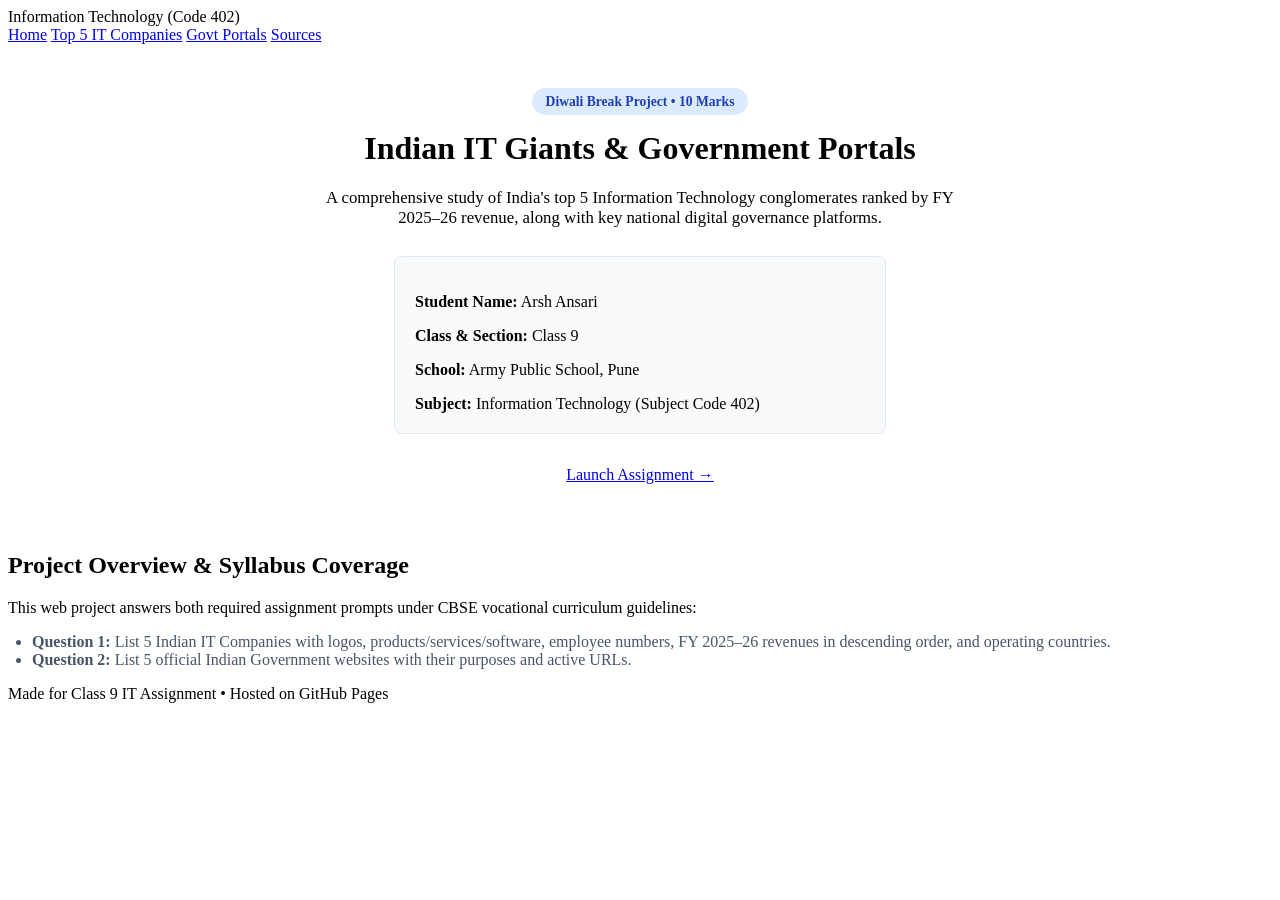
==== index.html @ 74564601 "Create index.html for IT assignment project This HTML file serves as a web page for an IT assignment" ====
<!DOCTYPE html>
<html lang="en">
<head>
  <meta charset="UTF-8">
  <meta name="viewport" content="width=device-width, initial-scale=1.0">
  <title>IT Assignment | Class 9</title>
  <link rel="stylesheet" href="css/style.css">
</head>
<body>

  <nav class="navbar">
    <div class="nav-brand">Information Technology (Code 402)</div>
    <div class="nav-links">
      <a href="index.html" class="active">Home</a>
      <a href="companies.html">Top 5 IT Companies</a>
      <a href="government-portals.html">Govt Portals</a>
      <a href="sources.html">Sources</a>
    </div>
  </nav>

  <main class="container">
    <div class="card" style="text-align: center; padding: 3rem 1.5rem;">
      <span style="background: #dbeafe; color: #1e40af; padding: 0.35rem 0.85rem; border-radius: 20px; font-weight: 600; font-size: 0.85rem;">
        Diwali Break Project • 10 Marks
      </span>
      <h1 style="margin-top: 1.25rem;">Indian IT Giants & Government Portals</h1>
      <p style="max-width: 650px; margin: 0.75rem auto 1.75rem; font-size: 1.05rem;">
        A comprehensive study of India's top 5 Information Technology conglomerates ranked by FY 2025–26 revenue, along with key national digital governance platforms.
      </p>

      <div style="background: #f8fafc; border: 1px solid #e2e8f0; max-width: 450px; margin: 0 auto 2rem; padding: 1.25rem; border-radius: 8px; text-align: left;">
        <p><strong>Student Name:</strong> Arsh Ansari</p>
        <p><strong>Class & Section:</strong> Class 9</p>
        <p><strong>School:</strong> Army Public School, Pune</p>
        <p style="margin-bottom: 0;"><strong>Subject:</strong> Information Technology (Subject Code 402)</p>
      </div>

      <a href="companies.html" class="btn">Launch Assignment &rarr;</a>
    </div>

    <div class="card">
      <h2>Project Overview & Syllabus Coverage</h2>
      <p>This web project answers both required assignment prompts under CBSE vocational curriculum guidelines:</p>
      <ul style="padding-left: 1.5rem; color: #475569;">
        <li><strong>Question 1:</strong> List 5 Indian IT Companies with logos, products/services/software, employee numbers, FY 2025–26 revenues in descending order, and operating countries.</li>
        <li><strong>Question 2:</strong> List 5 official Indian Government websites with their purposes and active URLs.</li>
      </ul>
    </div>
  </main>

  <footer>
    Made for Class 9 IT Assignment • Hosted on GitHub Pages
  </footer>

</body>
</html>
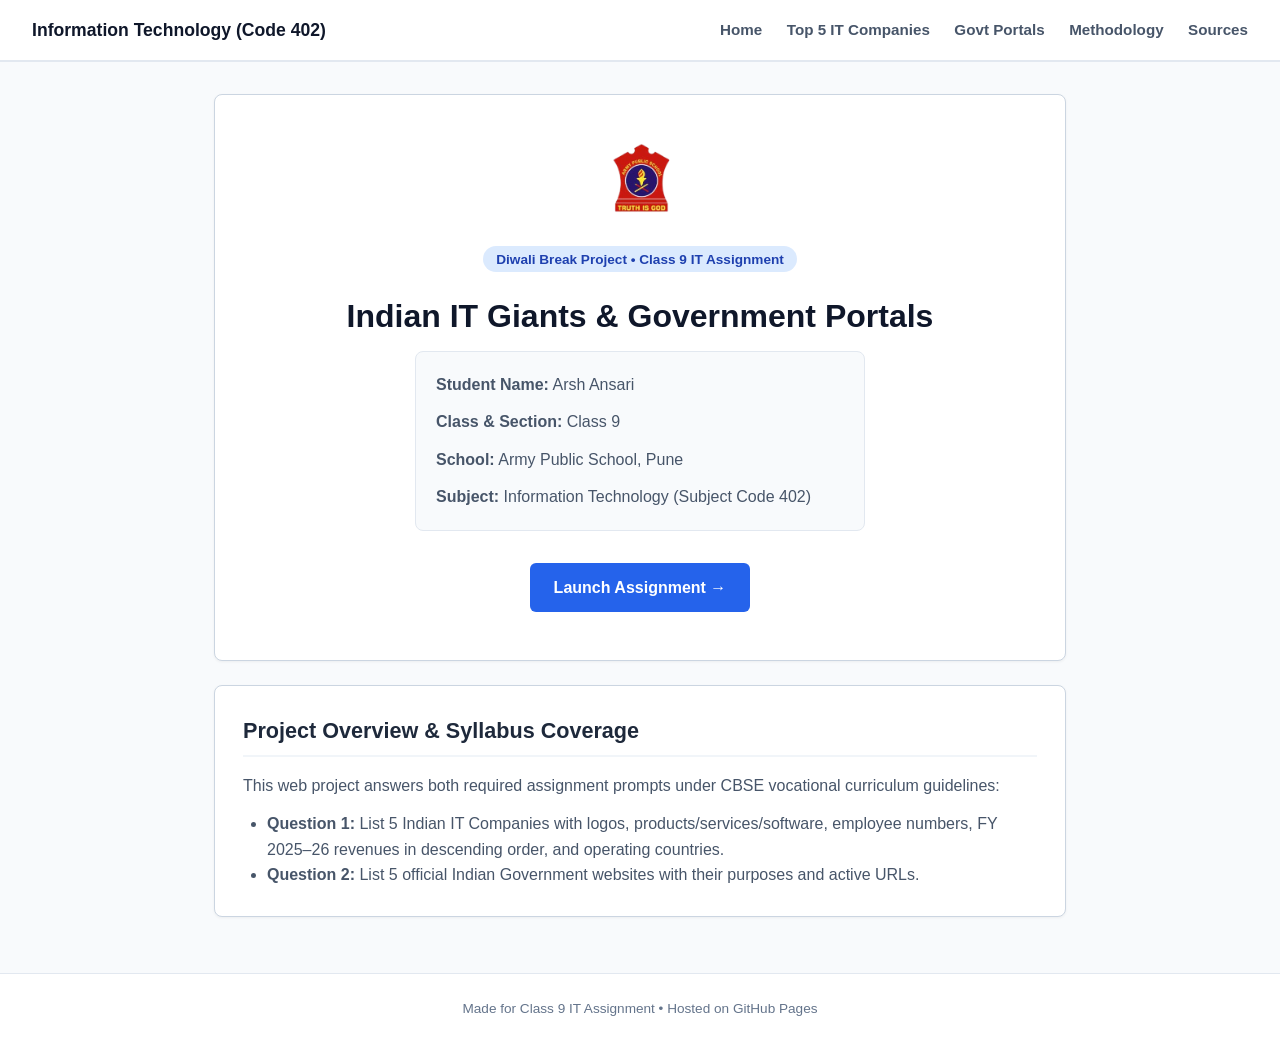
==== commit 059f403b: "Add files via upload" ====
--- a/index.html
+++ b/index.html
@@ -1,56 +1,58 @@
-<!DOCTYPE html>
-<html lang="en">
-<head>
-  <meta charset="UTF-8">
-  <meta name="viewport" content="width=device-width, initial-scale=1.0">
-  <title>IT Assignment | Class 9</title>
-  <link rel="stylesheet" href="css/style.css">
-</head>
-<body>
-
-  <nav class="navbar">
-    <div class="nav-brand">Information Technology (Code 402)</div>
-    <div class="nav-links">
-      <a href="index.html" class="active">Home</a>
-      <a href="companies.html">Top 5 IT Companies</a>
-      <a href="government-portals.html">Govt Portals</a>
-      <a href="sources.html">Sources</a>
-    </div>
-  </nav>
-
-  <main class="container">
-    <div class="card" style="text-align: center; padding: 3rem 1.5rem;">
-      <span style="background: #dbeafe; color: #1e40af; padding: 0.35rem 0.85rem; border-radius: 20px; font-weight: 600; font-size: 0.85rem;">
-        Diwali Break Project • 10 Marks
-      </span>
-      <h1 style="margin-top: 1.25rem;">Indian IT Giants & Government Portals</h1>
-      <p style="max-width: 650px; margin: 0.75rem auto 1.75rem; font-size: 1.05rem;">
-        A comprehensive study of India's top 5 Information Technology conglomerates ranked by FY 2025–26 revenue, along with key national digital governance platforms.
-      </p>
-
-      <div style="background: #f8fafc; border: 1px solid #e2e8f0; max-width: 450px; margin: 0 auto 2rem; padding: 1.25rem; border-radius: 8px; text-align: left;">
-        <p><strong>Student Name:</strong> Arsh Ansari</p>
-        <p><strong>Class & Section:</strong> Class 9</p>
-        <p><strong>School:</strong> Army Public School, Pune</p>
-        <p style="margin-bottom: 0;"><strong>Subject:</strong> Information Technology (Subject Code 402)</p>
-      </div>
-
-      <a href="companies.html" class="btn">Launch Assignment &rarr;</a>
-    </div>
-
-    <div class="card">
-      <h2>Project Overview & Syllabus Coverage</h2>
-      <p>This web project answers both required assignment prompts under CBSE vocational curriculum guidelines:</p>
-      <ul style="padding-left: 1.5rem; color: #475569;">
-        <li><strong>Question 1:</strong> List 5 Indian IT Companies with logos, products/services/software, employee numbers, FY 2025–26 revenues in descending order, and operating countries.</li>
-        <li><strong>Question 2:</strong> List 5 official Indian Government websites with their purposes and active URLs.</li>
-      </ul>
-    </div>
-  </main>
-
-  <footer>
-    Made for Class 9 IT Assignment • Hosted on GitHub Pages
-  </footer>
-
-</body>
-</html>
+<!DOCTYPE html>
+<html lang="en">
+<head>
+  <meta charset="UTF-8">
+  <meta name="viewport" content="width=device-width, initial-scale=1.0">
+  <title>IT Assignment | Class 9</title>
+  <link rel="stylesheet" href="css/style.css">
+</head>
+<body>
+
+  <nav class="navbar">
+    <div class="nav-brand">Information Technology (Code 402)</div>
+    <div class="nav-links">
+        <a href="index.html">Home</a>
+        <a href="companies.html">Top 5 IT Companies</a>
+        <a href="government-portals.html">Govt Portals</a>
+        <a href="methodology.html">Methodology</a>
+    <a href="sources.html">Sources</a>
+      
+    </div>
+  </nav>
+
+  <main class="container">
+    <div class="card" style="text-align: center; padding: 3rem 1.5rem;">
+      <!-- School Crest / Logo -->
+      <img src="assets/school-logo.png" alt="Army Public School Pune" style="height: 75px; object-fit: contain; margin-bottom: 1.25rem;" onerror="this.style.display='none'">
+      <br>
+      <span style="background: #dbeafe; color: #1e40af; padding: 0.35rem 0.85rem; border-radius: 20px; font-weight: 600; font-size: 0.85rem;">
+        Diwali Break Project • Class 9 IT Assignment
+      </span>
+      <h1 style="margin-top: 1.25rem;">Indian IT Giants & Government Portals</h1>
+
+      <div style="background: #f8fafc; border: 1px solid #e2e8f0; max-width: 450px; margin: 0 auto 2rem; padding: 1.25rem; border-radius: 8px; text-align: left;">
+        <p><strong>Student Name:</strong> Arsh Ansari</p>
+        <p><strong>Class & Section:</strong> Class 9</p>
+        <p><strong>School:</strong> Army Public School, Pune</p>
+        <p style="margin-bottom: 0;"><strong>Subject:</strong> Information Technology (Subject Code 402)</p>
+      </div>
+
+      <a href="companies.html" class="btn">Launch Assignment &rarr;</a>
+    </div>
+
+    <div class="card">
+      <h2>Project Overview & Syllabus Coverage</h2>
+      <p>This web project answers both required assignment prompts under CBSE vocational curriculum guidelines:</p>
+      <ul style="padding-left: 1.5rem; color: #475569;">
+        <li><strong>Question 1:</strong> List 5 Indian IT Companies with logos, products/services/software, employee numbers, FY 2025–26 revenues in descending order, and operating countries.</li>
+        <li><strong>Question 2:</strong> List 5 official Indian Government websites with their purposes and active URLs.</li>
+      </ul>
+    </div>
+  </main>
+
+  <footer>
+    Made for Class 9 IT Assignment • Hosted on GitHub Pages
+  </footer>
+
+</body>
+</html>
--- a/css/style.css
+++ b/css/style.css
@@ -0,0 +1,283 @@
+/* Universal Base Styles */
+* {
+  box-sizing: border-box;
+  margin: 0;
+  padding: 0;
+}
+
+body {
+  font-family: -apple-system, BlinkMacSystemFont, "Segoe UI", Roboto, Helvetica, Arial, sans-serif;
+  line-height: 1.6;
+  background-color: #f8fafc;
+  color: #1e293b;
+  min-height: 100vh;
+  display: flex;
+  flex-direction: column;
+}
+
+/* Navigation Bar */
+.navbar {
+  background-color: #ffffff;
+  border-bottom: 2px solid #e2e8f0;
+  padding: 1rem 2rem;
+  display: flex;
+  justify-content: space-between;
+  align-items: center;
+  position: sticky;
+  top: 0;
+  z-index: 100;
+}
+
+.nav-brand {
+  font-size: 1.1rem;
+  font-weight: 700;
+  color: #0f172a;
+}
+
+.nav-links a {
+  margin-left: 1.25rem;
+  text-decoration: none;
+  color: #475569;
+  font-weight: 600;
+  font-size: 0.95rem;
+  transition: color 0.2s;
+}
+
+.nav-links a:hover,
+.nav-links a.active {
+  color: #2563eb;
+}
+
+/* Container */
+.container {
+  max-width: 900px;
+  margin: 2rem auto;
+  padding: 0 1.5rem;
+  flex: 1;
+}
+
+/* Cards & Surfaces */
+.card {
+  background-color: #ffffff;
+  border: 1px solid #cbd5e1;
+  border-radius: 8px;
+  padding: 1.75rem;
+  margin-bottom: 1.5rem;
+  box-shadow: 0 1px 3px rgba(0, 0, 0, 0.05);
+}
+
+/* Typography Helpers */
+h1 {
+  font-size: 2rem;
+  color: #0f172a;
+  margin-bottom: 0.5rem;
+}
+
+h2 {
+  font-size: 1.35rem;
+  color: #1e293b;
+  margin-bottom: 1rem;
+  border-bottom: 2px solid #f1f5f9;
+  padding-bottom: 0.4rem;
+}
+
+h3 {
+  font-size: 1.1rem;
+  color: #334155;
+  margin-top: 1rem;
+  margin-bottom: 0.4rem;
+}
+
+p {
+  color: #475569;
+  margin-bottom: 0.75rem;
+}
+
+/* Buttons */
+.btn {
+  display: inline-block;
+  background-color: #2563eb;
+  color: #ffffff;
+  padding: 0.75rem 1.5rem;
+  border-radius: 6px;
+  text-decoration: none;
+  font-weight: 600;
+  font-size: 1rem;
+  transition: background 0.2s;
+  border: none;
+  cursor: pointer;
+}
+
+.btn:hover {
+  background-color: #1d4ed8;
+}
+
+.btn-secondary {
+  background-color: #e2e8f0;
+  color: #1e293b;
+}
+
+.btn-secondary:hover {
+  background-color: #cbd5e1;
+}
+
+/* Company Directory Grid */
+.company-grid {
+  display: grid;
+  grid-template-columns: 1fr;
+  gap: 1rem;
+  margin-top: 1.5rem;
+}
+
+.company-tile {
+  display: flex;
+  align-items: center;
+  background-color: #ffffff;
+  border: 1px solid #cbd5e1;
+  border-radius: 8px;
+  padding: 1.25rem;
+  text-decoration: none;
+  color: inherit;
+  transition: transform 0.15s, border-color 0.15s;
+}
+
+.company-tile:hover {
+  transform: translateY(-2px);
+  border-color: #2563eb;
+  box-shadow: 0 4px 6px -1px rgba(0, 0, 0, 0.07);
+}
+
+.tile-rank {
+  font-size: 1.4rem;
+  font-weight: 800;
+  color: #2563eb;
+  width: 45px;
+}
+
+.tile-logo {
+  width: 55px;
+  height: 55px;
+  object-fit: contain;
+  margin-right: 1.25rem;
+}
+
+.tile-info h3 {
+  margin: 0;
+  font-size: 1.2rem;
+}
+
+.tile-info span {
+  font-size: 0.9rem;
+  color: #64748b;
+  font-weight: 600;
+}
+
+/* Stat Metric Badges */
+.stat-box {
+  background-color: #f8fafc;
+  border: 1px solid #e2e8f0;
+  padding: 1rem;
+  border-radius: 6px;
+  margin-bottom: 1rem;
+  display: flex;
+  justify-content: space-between;
+  align-items: center;
+}
+
+.stat-label {
+  font-weight: 600;
+  color: #475569;
+}
+
+.stat-value {
+  font-size: 1.25rem;
+  font-weight: 700;
+  color: #0f172a;
+}
+
+/* Chart Canvas Container */
+.chart-container {
+  position: relative;
+  width: 100%;
+  height: 280px;
+  margin: 1.5rem 0;
+}
+
+/* Lists and Tables */
+.data-table {
+  width: 100%;
+  border-collapse: collapse;
+  margin: 1rem 0;
+}
+
+.data-table th,
+.data-table td {
+  border: 1px solid #cbd5e1;
+  padding: 0.75rem 1rem;
+  text-align: left;
+}
+
+.data-table th {
+  background-color: #f1f5f9;
+  color: #334155;
+  font-weight: 700;
+}
+
+/* Operating Country Flags Grid */
+.country-badge-grid {
+  display: flex;
+  flex-wrap: wrap;
+  gap: 0.5rem;
+  margin-top: 0.75rem;
+}
+
+.country-badge {
+  background-color: #f1f5f9;
+  border: 1px solid #cbd5e1;
+  padding: 0.35rem 0.65rem;
+  border-radius: 4px;
+  font-size: 0.88rem;
+  color: #1e293b;
+  display: inline-flex;
+  align-items: center;
+  gap: 0.4rem;
+}
+
+/* Footer */
+footer {
+  text-align: center;
+  padding: 1.5rem;
+  border-top: 1px solid #e2e8f0;
+  background-color: #ffffff;
+  color: #64748b;
+  font-size: 0.85rem;
+}
+.flag-icon {
+  width: 20px;
+  height: 14px;
+  object-fit: cover;
+  border-radius: 2px;
+  box-shadow: 0 0 1px rgba(0,0,0,0.4);
+  vertical-align: middle;
+}
+/* Search Bar Styling */
+.search-wrapper {
+  margin: 1.5rem 0 1rem 0;
+}
+
+.search-input {
+  width: 100%;
+  padding: 0.75rem 1rem;
+  font-size: 1rem;
+  border: 1px solid #cbd5e1;
+  border-radius: 6px;
+  background-color: #ffffff;
+  color: #1e293b;
+  outline: none;
+  transition: border-color 0.2s;
+}
+
+.search-input:focus {
+  border-color: #2563eb;
+  box-shadow: 0 0 0 3px rgba(37, 99, 235, 0.1);
+}
